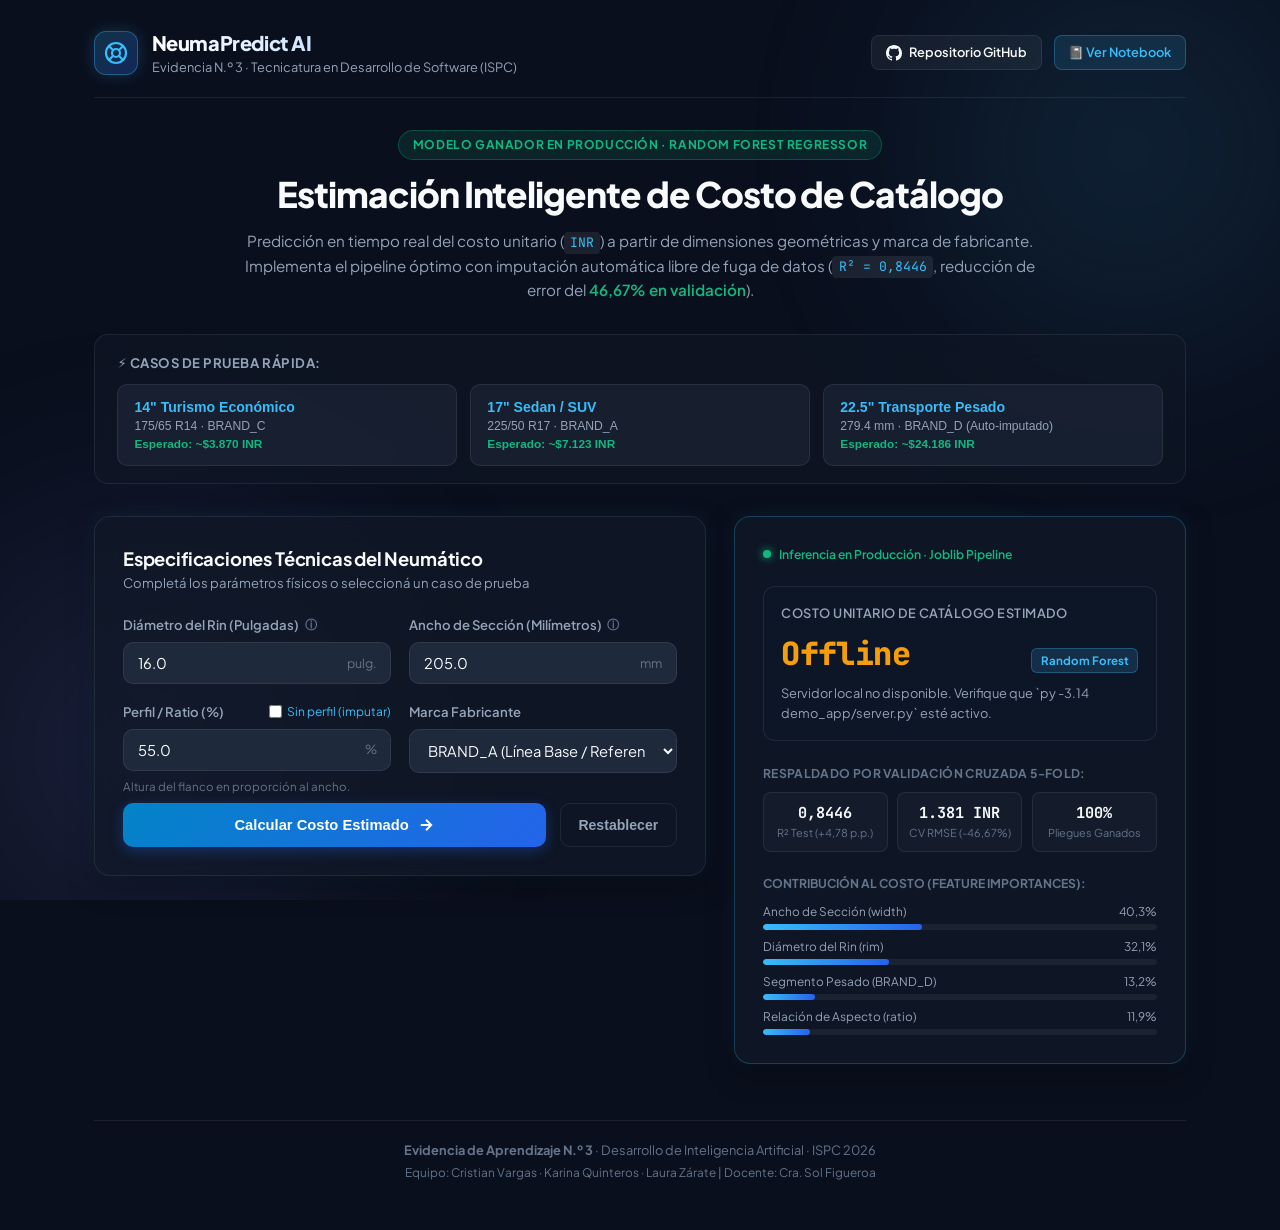
==== demo_app/static/index.html @ d891d038 "feat(demo): implementar mini backend REST y landing page interactiva en demo_app" ====
<!DOCTYPE html>
<html lang="es">
<head>
  <meta charset="UTF-8">
  <meta name="viewport" content="width=device-width, initial-scale=1.0">
  <title>Estimador de Costos de Neumáticos | Evidencia 3 - ISPC</title>
  <meta name="description" content="Demostración interactiva en producción del modelo Random Forest optimizado para la estimación de costos unitarios de neumáticos de catálogo.">
  <link rel="stylesheet" href="style.css">
  <link rel="preconnect" href="https://fonts.googleapis.com">
  <link rel="preconnect" href="https://fonts.gstatic.com" crossorigin>
  <link href="https://fonts.googleapis.com/css2?family=Plus+Jakarta+Sans:wght@400;500;600;700;800&family=JetBrains+Mono:wght@400;600&display=swap" rel="stylesheet">
</head>
<body>
  <div class="app-background">
    <div class="glow-orb orb-1"></div>
    <div class="glow-orb orb-2"></div>
  </div>

  <div class="app-container">
    <!-- Encabezado / Navbar -->
    <header class="navbar">
      <div class="brand-group">
        <div class="brand-icon">
          <svg width="24" height="24" viewBox="0 0 24 24" fill="none" stroke="currentColor" stroke-width="2.2" stroke-linecap="round" stroke-linejoin="round">
            <circle cx="12" cy="12" r="10"></circle>
            <circle cx="12" cy="12" r="4"></circle>
            <line x1="4.93" y1="4.93" x2="9.17" y2="9.17"></line>
            <line x1="14.83" y1="14.83" x2="19.07" y2="19.07"></line>
            <line x1="14.83" y1="9.17" x2="19.07" y2="4.93"></line>
            <line x1="4.93" y1="19.07" x2="9.17" y2="14.83"></line>
          </svg>
        </div>
        <div>
          <h1 class="nav-title">NeumaPredict AI</h1>
          <p class="nav-subtitle">Evidencia N.º 3 · Tecnicatura en Desarrollo de Software (ISPC)</p>
        </div>
      </div>
      <div class="nav-links">
        <a id="btn-github-repo" href="https://github.com/Malvadapapa/desarrollo-ia-evidencia-2" target="_blank" rel="noopener" class="badge-link">
          <svg width="16" height="16" viewBox="0 0 24 24" fill="currentColor">
            <path d="M12 0C5.37 0 0 5.37 0 12c0 5.31 3.435 9.795 8.205 11.385.6.105.825-.255.825-.57 0-.285-.015-1.23-.015-2.235-3.015.555-3.795-.735-4.035-1.41-.135-.345-.72-1.41-1.23-1.695-.42-.225-1.02-.78-.015-.795.945-.015 1.62.87 1.845 1.23 1.08 1.815 2.805 1.305 3.495.99.105-.78.42-1.305.765-1.605-2.67-.3-5.46-1.335-5.46-5.925 0-1.305.465-2.385 1.23-3.225-.12-.3-.54-1.53.12-3.18 0 0 1.005-.315 3.3 1.23.96-.27 1.98-.405 3-.405s2.04.135 3 .405c2.295-1.56 3.3-1.23 3.3-1.23.66 1.65.24 2.88.12 3.18.765.84 1.23 1.905 1.23 3.225 0 4.605-2.805 5.625-5.475 5.925.435.375.81 1.095.81 2.22 0 1.605-.015 2.895-.015 3.3 0 .315.225.69.825.57A12.02 12.02 0 0024 12c0-6.63-5.37-12-12-12z"/>
          </svg>
          Repositorio GitHub
        </a>
        <a id="btn-notebook-link" href="https://github.com/Malvadapapa/desarrollo-ia-evidencia-2/blob/main/notebooks/Evidencia_3_Optimizacion.ipynb" target="_blank" rel="noopener" class="badge-link badge-accent">
          📓 Ver Notebook
        </a>
      </div>
    </header>

    <!-- Hero Informativo -->
    <section class="hero-section">
      <div class="hero-tag">Modelo Ganador en Producción · Random Forest Regressor</div>
      <h2 class="hero-title">Estimación Inteligente de Costo de Catálogo</h2>
      <p class="hero-description">
        Predicción en tiempo real del costo unitario (<span class="code-pill">INR</span>) a partir de dimensiones geométricas y marca de fabricante. 
        Implementa el pipeline óptimo con imputación automática libre de fuga de datos (<span class="code-pill">R² = 0,8446</span>, reducción de error del <span class="highlight-text">46,67% en validación</span>).
      </p>
    </section>

    <!-- Casos Rápidos de Prueba (Presets) -->
    <section class="presets-section">
      <span class="presets-label">⚡ Casos de Prueba Rápida:</span>
      <div class="presets-grid">
        <button id="preset-1" type="button" class="preset-btn" data-rim="14" data-width="175" data-ratio="65" data-brand="BRAND_C">
          <span class="preset-name">14" Turismo Económico</span>
          <span class="preset-specs">175/65 R14 · BRAND_C</span>
          <span class="preset-target">Esperado: ~$3.870 INR</span>
        </button>
        <button id="preset-2" type="button" class="preset-btn" data-rim="17" data-width="225" data-ratio="50" data-brand="BRAND_A">
          <span class="preset-name">17" Sedan / SUV</span>
          <span class="preset-specs">225/50 R17 · BRAND_A</span>
          <span class="preset-target">Esperado: ~$7.123 INR</span>
        </button>
        <button id="preset-3" type="button" class="preset-btn" data-rim="22.5" data-width="279.4" data-ratio="" data-brand="BRAND_D">
          <span class="preset-name">22.5" Transporte Pesado</span>
          <span class="preset-specs">279.4 mm · BRAND_D (Auto-imputado)</span>
          <span class="preset-target">Esperado: ~$24.186 INR</span>
        </button>
      </div>
    </section>

    <!-- Formulario Principal e Inferencia -->
    <main class="main-content">
      <div class="form-card">
        <div class="card-header">
          <div class="card-title-group">
            <h3 class="card-title">Especificaciones Técnicas del Neumático</h3>
            <p class="card-subtitle">Completá los parámetros físicos o seleccioná un caso de prueba</p>
          </div>
        </div>

        <form id="prediction-form" class="prediction-form">
          <div class="input-grid">
            <!-- Diámetro del Rin -->
            <div class="input-group">
              <label for="input-rim" class="input-label">
                Diámetro del Rin (Pulgadas)
                <span class="tooltip-trigger" title="Diámetro de la llanta (ej. 13 a 22.5)">ⓘ</span>
              </label>
              <div class="input-wrapper">
                <input type="number" id="input-rim" name="rim" step="0.5" min="10" max="30" value="16.0" required class="form-input">
                <span class="input-suffix">pulg.</span>
              </div>
            </div>

            <!-- Ancho de Sección -->
            <div class="input-group">
              <label for="input-width" class="input-label">
                Ancho de Sección (Milímetros)
                <span class="tooltip-trigger" title="Ancho de pisada del neumático (ej. 155 a 315 mm)">ⓘ</span>
              </label>
              <div class="input-wrapper">
                <input type="number" id="input-width" name="width" step="0.1" min="100" max="400" value="205.0" required class="form-input">
                <span class="input-suffix">mm</span>
              </div>
            </div>

            <!-- Relación de Aspecto / Perfil -->
            <div class="input-group">
              <div class="label-with-checkbox">
                <label for="input-ratio" class="input-label">Perfil / Ratio (%)</label>
                <label class="checkbox-label">
                  <input type="checkbox" id="chk-auto-ratio"> Sin perfil (imputar)
                </label>
              </div>
              <div class="input-wrapper">
                <input type="number" id="input-ratio" name="ratio" step="1" min="20" max="100" value="55.0" class="form-input">
                <span class="input-suffix">%</span>
              </div>
              <span id="ratio-hint" class="input-hint">Altura del flanco en proporción al ancho.</span>
            </div>

            <!-- Marca Fabricante -->
            <div class="input-group">
              <label for="select-brand" class="input-label">Marca Fabricante</label>
              <div class="input-wrapper">
                <select id="select-brand" name="brand" class="form-select" required>
                  <option value="BRAND_A">BRAND_A (Línea Base / Referencia)</option>
                  <option value="BRAND_B">BRAND_B (Estándar Comercial)</option>
                  <option value="BRAND_C">BRAND_C (Económico Urbano)</option>
                  <option value="BRAND_D">BRAND_D (Industrial / Transporte Pesado)</option>
                </select>
              </div>
            </div>
          </div>

          <div class="form-actions">
            <button id="btn-submit" type="submit" class="btn-primary">
              <span class="btn-text">Calcular Costo Estimado</span>
              <svg width="18" height="18" viewBox="0 0 24 24" fill="none" stroke="currentColor" stroke-width="2.5">
                <path d="M5 12h14M12 5l7 7-7 7"/>
              </svg>
            </button>
            <button id="btn-reset" type="button" class="btn-secondary">Restablecer</button>
          </div>
        </form>
      </div>

      <!-- Panel de Resultados -->
      <div id="result-card" class="result-card">
        <div class="result-status-bar">
          <span class="status-indicator live"></span>
          <span class="status-text">Inferencia en Producción · Joblib Pipeline</span>
        </div>

        <div class="result-main">
          <div class="result-label">Costo Unitario de Catálogo Estimado</div>
          <div class="result-price-wrapper">
            <span id="result-price" class="result-price">$6,016.24 INR</span>
            <span class="result-badge">Random Forest</span>
          </div>
          <p id="result-specs-summary" class="result-specs-summary">
            Neumático 205/55 R16 · Fabricante BRAND_A
          </p>
        </div>

        <!-- Métricas y Comparativa Técnica -->
        <div class="comparison-box">
          <div class="comparison-title">Respaldado por Validación Cruzada 5-Fold:</div>
          <div class="metrics-grid">
            <div class="metric-item">
              <span class="metric-val">0,8446</span>
              <span class="metric-lbl">R² Test (+4,78 p.p.)</span>
            </div>
            <div class="metric-item">
              <span class="metric-val">1.381 INR</span>
              <span class="metric-lbl">CV RMSE (-46,67%)</span>
            </div>
            <div class="metric-item">
              <span class="metric-val">100%</span>
              <span class="metric-lbl">Pliegues Ganados</span>
            </div>
          </div>
        </div>

        <!-- Importancia de Variables en la Decisión -->
        <div class="feature-bar-section">
          <div class="feature-bar-title">Contribución al Costo (Feature Importances):</div>
          <div class="feature-bars">
            <div class="bar-group">
              <div class="bar-info"><span>Ancho de Sección (width)</span><span>40,3%</span></div>
              <div class="bar-bg"><div class="bar-fill" style="width: 40.3%;"></div></div>
            </div>
            <div class="bar-group">
              <div class="bar-info"><span>Diámetro del Rin (rim)</span><span>32,1%</span></div>
              <div class="bar-bg"><div class="bar-fill" style="width: 32.1%;"></div></div>
            </div>
            <div class="bar-group">
              <div class="bar-info"><span>Segmento Pesado (BRAND_D)</span><span>13,2%</span></div>
              <div class="bar-bg"><div class="bar-fill" style="width: 13.2%;"></div></div>
            </div>
            <div class="bar-group">
              <div class="bar-info"><span>Relación de Aspecto (ratio)</span><span>11,9%</span></div>
              <div class="bar-bg"><div class="bar-fill" style="width: 11.9%;"></div></div>
            </div>
          </div>
        </div>
      </div>
    </main>

    <!-- Footer Institucional -->
    <footer class="app-footer">
      <div class="footer-content">
        <p><strong>Evidencia de Aprendizaje N.º 3</strong> · Desarrollo de Inteligencia Artificial · ISPC 2026</p>
        <p class="footer-team">Equipo: Cristian Vargas · Karina Quinteros · Laura Zárate | Docente: Cra. Sol Figueroa</p>
      </div>
    </footer>
  </div>

  <script src="app.js"></script>
</body>
</html>
---- demo_app/static/style.css ----
/* ==========================================================================
   NeumaPredict AI - Design System & Modern Dark Aesthetic
   Tecnicatura Superior en Desarrollo de Software - ISPC
   ========================================================================== */

:root {
  --font-sans: 'Plus Jakarta Sans', system-ui, -apple-system, sans-serif;
  --font-mono: 'JetBrains Mono', monospace;

  /* Paleta Base HSL */
  --bg-primary: #0a0f1d;
  --bg-surface: #111827;
  --bg-card: rgba(17, 24, 39, 0.75);
  --bg-card-hover: rgba(30, 41, 59, 0.85);
  --bg-input: #1e293b;

  /* Bordes y Separadores */
  --border-subtle: rgba(255, 255, 255, 0.08);
  --border-glow: rgba(56, 189, 248, 0.35);

  /* Acentos de Color */
  --accent-cyan: #38bdf8;
  --accent-blue: #2563eb;
  --accent-emerald: #10b981;
  --accent-purple: #818cf8;
  --accent-amber: #f59e0b;

  /* Tipografía */
  --text-main: #f8fafc;
  --text-muted: #94a3b8;
  --text-dim: #64748b;

  /* Sombras */
  --shadow-sm: 0 2px 8px rgba(0, 0, 0, 0.25);
  --shadow-lg: 0 10px 30px -5px rgba(0, 0, 0, 0.5), 0 0 25px -5px rgba(56, 189, 248, 0.15);
  --shadow-glow: 0 0 20px rgba(56, 189, 248, 0.3);

  /* Transiciones */
  --transition-fast: 0.18s cubic-bezier(0.4, 0, 0.2, 1);
  --transition-smooth: 0.28s cubic-bezier(0.4, 0, 0.2, 1);
}

/* Reset y Base */
*, *::before, *::after {
  box-sizing: border-box;
  margin: 0;
  padding: 0;
}

body {
  font-family: var(--font-sans);
  background-color: var(--bg-primary);
  color: var(--text-main);
  line-height: 1.5;
  min-height: 100vh;
  position: relative;
  overflow-x: hidden;
  -webkit-font-smoothing: antialiased;
}

/* Fondo Ambiental con Orbes Iluminados */
.app-background {
  position: fixed;
  inset: 0;
  pointer-events: none;
  z-index: 0;
  overflow: hidden;
}

.glow-orb {
  position: absolute;
  border-radius: 50%;
  filter: blur(120px);
  opacity: 0.22;
  animation: pulseOrb 12s ease-in-out infinite alternate;
}

.orb-1 {
  width: 500px;
  height: 500px;
  background: radial-gradient(circle, var(--accent-cyan) 0%, transparent 70%);
  top: -100px;
  right: -100px;
}

.orb-2 {
  width: 600px;
  height: 600px;
  background: radial-gradient(circle, var(--accent-purple) 0%, transparent 70%);
  bottom: -150px;
  left: -150px;
  animation-duration: 16s;
}

@keyframes pulseOrb {
  0% { transform: scale(1) translate(0, 0); opacity: 0.2; }
  100% { transform: scale(1.15) translate(30px, -20px); opacity: 0.28; }
}

/* Contenedor Principal */
.app-container {
  position: relative;
  z-index: 1;
  max-width: 1140px;
  margin: 0 auto;
  padding: 1.75rem 1.5rem 3rem;
  display: flex;
  flex-direction: column;
  gap: 2rem;
}

/* Navbar */
.navbar {
  display: flex;
  align-items: center;
  justify-content: space-between;
  flex-wrap: wrap;
  gap: 1rem;
  padding-bottom: 1.25rem;
  border-bottom: 1px solid var(--border-subtle);
}

.brand-group {
  display: flex;
  align-items: center;
  gap: 0.85rem;
}

.brand-icon {
  width: 44px;
  height: 44px;
  border-radius: 12px;
  background: linear-gradient(135deg, rgba(56, 189, 248, 0.2), rgba(37, 99, 235, 0.3));
  border: 1px solid var(--border-glow);
  display: flex;
  align-items: center;
  justify-content: center;
  color: var(--accent-cyan);
  box-shadow: 0 0 16px rgba(56, 189, 248, 0.2);
}

.nav-title {
  font-size: 1.25rem;
  font-weight: 800;
  letter-spacing: -0.02em;
  background: linear-gradient(to right, #fff, #93c5fd);
  -webkit-background-clip: text;
  -webkit-text-fill-color: transparent;
}

.nav-subtitle {
  font-size: 0.8rem;
  color: var(--text-muted);
}

.nav-links {
  display: flex;
  align-items: center;
  gap: 0.75rem;
}

.badge-link {
  display: inline-flex;
  align-items: center;
  gap: 0.45rem;
  padding: 0.45rem 0.85rem;
  border-radius: 8px;
  font-size: 0.8rem;
  font-weight: 600;
  color: var(--text-main);
  background: rgba(255, 255, 255, 0.05);
  border: 1px solid var(--border-subtle);
  text-decoration: none;
  transition: var(--transition-fast);
}

.badge-link:hover {
  background: rgba(255, 255, 255, 0.1);
  border-color: rgba(255, 255, 255, 0.2);
  transform: translateY(-1px);
}

.badge-accent {
  background: rgba(56, 189, 248, 0.12);
  border-color: rgba(56, 189, 248, 0.3);
  color: var(--accent-cyan);
}

.badge-accent:hover {
  background: rgba(56, 189, 248, 0.2);
  border-color: var(--accent-cyan);
}

/* Hero Section */
.hero-section {
  text-align: center;
  max-width: 820px;
  margin: 0 auto;
  display: flex;
  flex-direction: column;
  align-items: center;
  gap: 0.85rem;
}

.hero-tag {
  display: inline-block;
  padding: 0.3rem 0.85rem;
  border-radius: 9999px;
  font-size: 0.75rem;
  font-weight: 700;
  text-transform: uppercase;
  letter-spacing: 0.05em;
  background: rgba(16, 185, 129, 0.12);
  border: 1px solid rgba(16, 185, 129, 0.3);
  color: var(--accent-emerald);
}

.hero-title {
  font-size: 2.2rem;
  font-weight: 800;
  letter-spacing: -0.03em;
  line-height: 1.2;
}

.hero-description {
  font-size: 0.95rem;
  color: var(--text-muted);
  line-height: 1.6;
}

.code-pill {
  font-family: var(--font-mono);
  font-size: 0.82rem;
  padding: 0.15rem 0.4rem;
  border-radius: 4px;
  background: rgba(255, 255, 255, 0.08);
  color: var(--accent-cyan);
}

.highlight-text {
  color: var(--accent-emerald);
  font-weight: 600;
}

/* Presets Section */
.presets-section {
  display: flex;
  flex-direction: column;
  gap: 0.75rem;
  padding: 1.1rem 1.4rem;
  background: rgba(17, 24, 39, 0.5);
  backdrop-filter: blur(12px);
  border: 1px solid var(--border-subtle);
  border-radius: 14px;
}

.presets-label {
  font-size: 0.82rem;
  font-weight: 700;
  color: var(--text-muted);
  text-transform: uppercase;
  letter-spacing: 0.04em;
}

.presets-grid {
  display: grid;
  grid-template-columns: repeat(auto-fit, minmax(240px, 1fr));
  gap: 0.85rem;
}

.preset-btn {
  display: flex;
  flex-direction: column;
  align-items: flex-start;
  gap: 0.25rem;
  padding: 0.85rem 1rem;
  background: rgba(30, 41, 59, 0.6);
  border: 1px solid var(--border-subtle);
  border-radius: 10px;
  color: var(--text-main);
  cursor: pointer;
  text-align: left;
  transition: var(--transition-smooth);
}

.preset-btn:hover {
  background: rgba(56, 189, 248, 0.12);
  border-color: var(--accent-cyan);
  transform: translateY(-2px);
  box-shadow: 0 4px 14px rgba(56, 189, 248, 0.15);
}

.preset-name {
  font-weight: 700;
  font-size: 0.88rem;
  color: var(--accent-cyan);
}

.preset-specs {
  font-size: 0.76rem;
  color: var(--text-muted);
}

.preset-target {
  font-size: 0.74rem;
  color: var(--accent-emerald);
  font-weight: 600;
}

/* Main Content Grid */
.main-content {
  display: grid;
  grid-template-columns: 1.15fr 0.85fr;
  gap: 1.75rem;
  align-items: start;
}

@media (max-width: 900px) {
  .main-content {
    grid-template-columns: 1fr;
  }
}

/* Form Card */
.form-card, .result-card {
  background: var(--bg-card);
  backdrop-filter: blur(16px);
  border: 1px solid var(--border-subtle);
  border-radius: 16px;
  padding: 1.75rem;
  box-shadow: var(--shadow-lg);
  display: flex;
  flex-direction: column;
  gap: 1.4rem;
}

.card-title {
  font-size: 1.15rem;
  font-weight: 700;
  letter-spacing: -0.01em;
}

.card-subtitle {
  font-size: 0.82rem;
  color: var(--text-muted);
}

.input-grid {
  display: grid;
  grid-template-columns: 1fr 1fr;
  gap: 1.1rem;
}

@media (max-width: 600px) {
  .input-grid {
    grid-template-columns: 1fr;
  }
}

.input-group {
  display: flex;
  flex-direction: column;
  gap: 0.45rem;
}

.input-label {
  font-size: 0.82rem;
  font-weight: 600;
  color: var(--text-muted);
  display: flex;
  align-items: center;
  gap: 0.35rem;
}

.tooltip-trigger {
  font-size: 0.72rem;
  color: var(--text-dim);
  cursor: help;
}

.label-with-checkbox {
  display: flex;
  align-items: center;
  justify-content: space-between;
}

.checkbox-label {
  font-size: 0.75rem;
  color: var(--accent-cyan);
  cursor: pointer;
  display: flex;
  align-items: center;
  gap: 0.3rem;
}

.checkbox-label input {
  cursor: pointer;
  accent-color: var(--accent-cyan);
}

.input-wrapper {
  position: relative;
  display: flex;
  align-items: center;
}

.form-input, .form-select {
  width: 100%;
  background: var(--bg-input);
  border: 1px solid var(--border-subtle);
  border-radius: 10px;
  padding: 0.7rem 0.9rem;
  font-size: 0.92rem;
  font-family: inherit;
  color: var(--text-main);
  transition: var(--transition-fast);
}

.form-input:focus, .form-select:focus {
  outline: none;
  border-color: var(--accent-cyan);
  box-shadow: 0 0 0 3px rgba(56, 189, 248, 0.2);
}

.form-input:disabled {
  opacity: 0.5;
  cursor: not-allowed;
  background: rgba(15, 23, 42, 0.4);
}

.input-suffix {
  position: absolute;
  right: 0.9rem;
  font-size: 0.78rem;
  color: var(--text-dim);
  pointer-events: none;
}

.input-hint {
  font-size: 0.72rem;
  color: var(--text-dim);
}

.form-actions {
  display: flex;
  gap: 0.85rem;
  margin-top: 0.5rem;
}

.btn-primary {
  flex: 1;
  display: inline-flex;
  align-items: center;
  justify-content: center;
  gap: 0.5rem;
  background: linear-gradient(135deg, #0284c7, #2563eb);
  color: #fff;
  border: none;
  border-radius: 10px;
  padding: 0.8rem 1.4rem;
  font-size: 0.92rem;
  font-weight: 700;
  cursor: pointer;
  transition: var(--transition-smooth);
  box-shadow: 0 4px 14px rgba(37, 99, 235, 0.35);
}

.btn-primary:hover {
  background: linear-gradient(135deg, #0369a1, #1d4ed8);
  transform: translateY(-1px);
  box-shadow: 0 6px 18px rgba(37, 99, 235, 0.45);
}

.btn-primary:active {
  transform: translateY(0);
}

.btn-secondary {
  background: transparent;
  border: 1px solid var(--border-subtle);
  color: var(--text-muted);
  border-radius: 10px;
  padding: 0.8rem 1.1rem;
  font-size: 0.88rem;
  font-weight: 600;
  cursor: pointer;
  transition: var(--transition-fast);
}

.btn-secondary:hover {
  background: rgba(255, 255, 255, 0.05);
  color: var(--text-main);
}

/* Result Card */
.result-card {
  border-color: rgba(56, 189, 248, 0.25);
  position: sticky;
  top: 1.5rem;
}

.result-status-bar {
  display: flex;
  align-items: center;
  gap: 0.5rem;
  font-size: 0.76rem;
  color: var(--accent-emerald);
  font-weight: 600;
}

.status-indicator {
  width: 8px;
  height: 8px;
  border-radius: 50%;
  background: var(--accent-emerald);
  box-shadow: 0 0 8px var(--accent-emerald);
}

.status-indicator.live {
  animation: blinkLive 2s infinite ease-in-out;
}

@keyframes blinkLive {
  0%, 100% { opacity: 1; }
  50% { opacity: 0.4; }
}

.result-main {
  display: flex;
  flex-direction: column;
  gap: 0.4rem;
  padding: 1.1rem;
  background: rgba(15, 23, 42, 0.7);
  border: 1px solid var(--border-subtle);
  border-radius: 12px;
}

.result-label {
  font-size: 0.8rem;
  color: var(--text-muted);
  font-weight: 600;
  text-transform: uppercase;
  letter-spacing: 0.04em;
}

.result-price-wrapper {
  display: flex;
  align-items: baseline;
  justify-content: space-between;
  flex-wrap: wrap;
  gap: 0.5rem;
}

.result-price {
  font-family: var(--font-mono);
  font-size: 2rem;
  font-weight: 800;
  color: var(--accent-cyan);
  letter-spacing: -0.02em;
  transition: var(--transition-smooth);
}

.result-badge {
  font-size: 0.72rem;
  font-weight: 700;
  padding: 0.2rem 0.55rem;
  border-radius: 6px;
  background: rgba(56, 189, 248, 0.15);
  color: var(--accent-cyan);
  border: 1px solid rgba(56, 189, 248, 0.3);
}

.result-specs-summary {
  font-size: 0.8rem;
  color: var(--text-muted);
}

/* Comparativa y Métricas */
.comparison-box {
  display: flex;
  flex-direction: column;
  gap: 0.6rem;
}

.comparison-title {
  font-size: 0.76rem;
  font-weight: 700;
  color: var(--text-dim);
  text-transform: uppercase;
  letter-spacing: 0.03em;
}

.metrics-grid {
  display: grid;
  grid-template-columns: repeat(3, 1fr);
  gap: 0.6rem;
}

.metric-item {
  display: flex;
  flex-direction: column;
  align-items: center;
  padding: 0.6rem 0.4rem;
  background: rgba(30, 41, 59, 0.4);
  border: 1px solid var(--border-subtle);
  border-radius: 8px;
  text-align: center;
}

.metric-val {
  font-family: var(--font-mono);
  font-size: 0.95rem;
  font-weight: 700;
  color: var(--text-main);
}

.metric-lbl {
  font-size: 0.68rem;
  color: var(--text-dim);
}

/* Barras de Importancia */
.feature-bar-section {
  display: flex;
  flex-direction: column;
  gap: 0.65rem;
}

.feature-bar-title {
  font-size: 0.76rem;
  font-weight: 700;
  color: var(--text-dim);
  text-transform: uppercase;
}

.feature-bars {
  display: flex;
  flex-direction: column;
  gap: 0.5rem;
}

.bar-group {
  display: flex;
  flex-direction: column;
  gap: 0.2rem;
}

.bar-info {
  display: flex;
  justify-content: space-between;
  font-size: 0.74rem;
  color: var(--text-muted);
}

.bar-bg {
  width: 100%;
  height: 6px;
  background: rgba(255, 255, 255, 0.06);
  border-radius: 9999px;
  overflow: hidden;
}

.bar-fill {
  height: 100%;
  background: linear-gradient(to right, var(--accent-cyan), var(--accent-blue));
  border-radius: 9999px;
  transition: width 0.6s cubic-bezier(0.4, 0, 0.2, 1);
}

/* Footer */
.app-footer {
  margin-top: 1.5rem;
  padding-top: 1.25rem;
  border-top: 1px solid var(--border-subtle);
  text-align: center;
  font-size: 0.8rem;
  color: var(--text-dim);
}

.footer-team {
  margin-top: 0.25rem;
  font-size: 0.74rem;
}
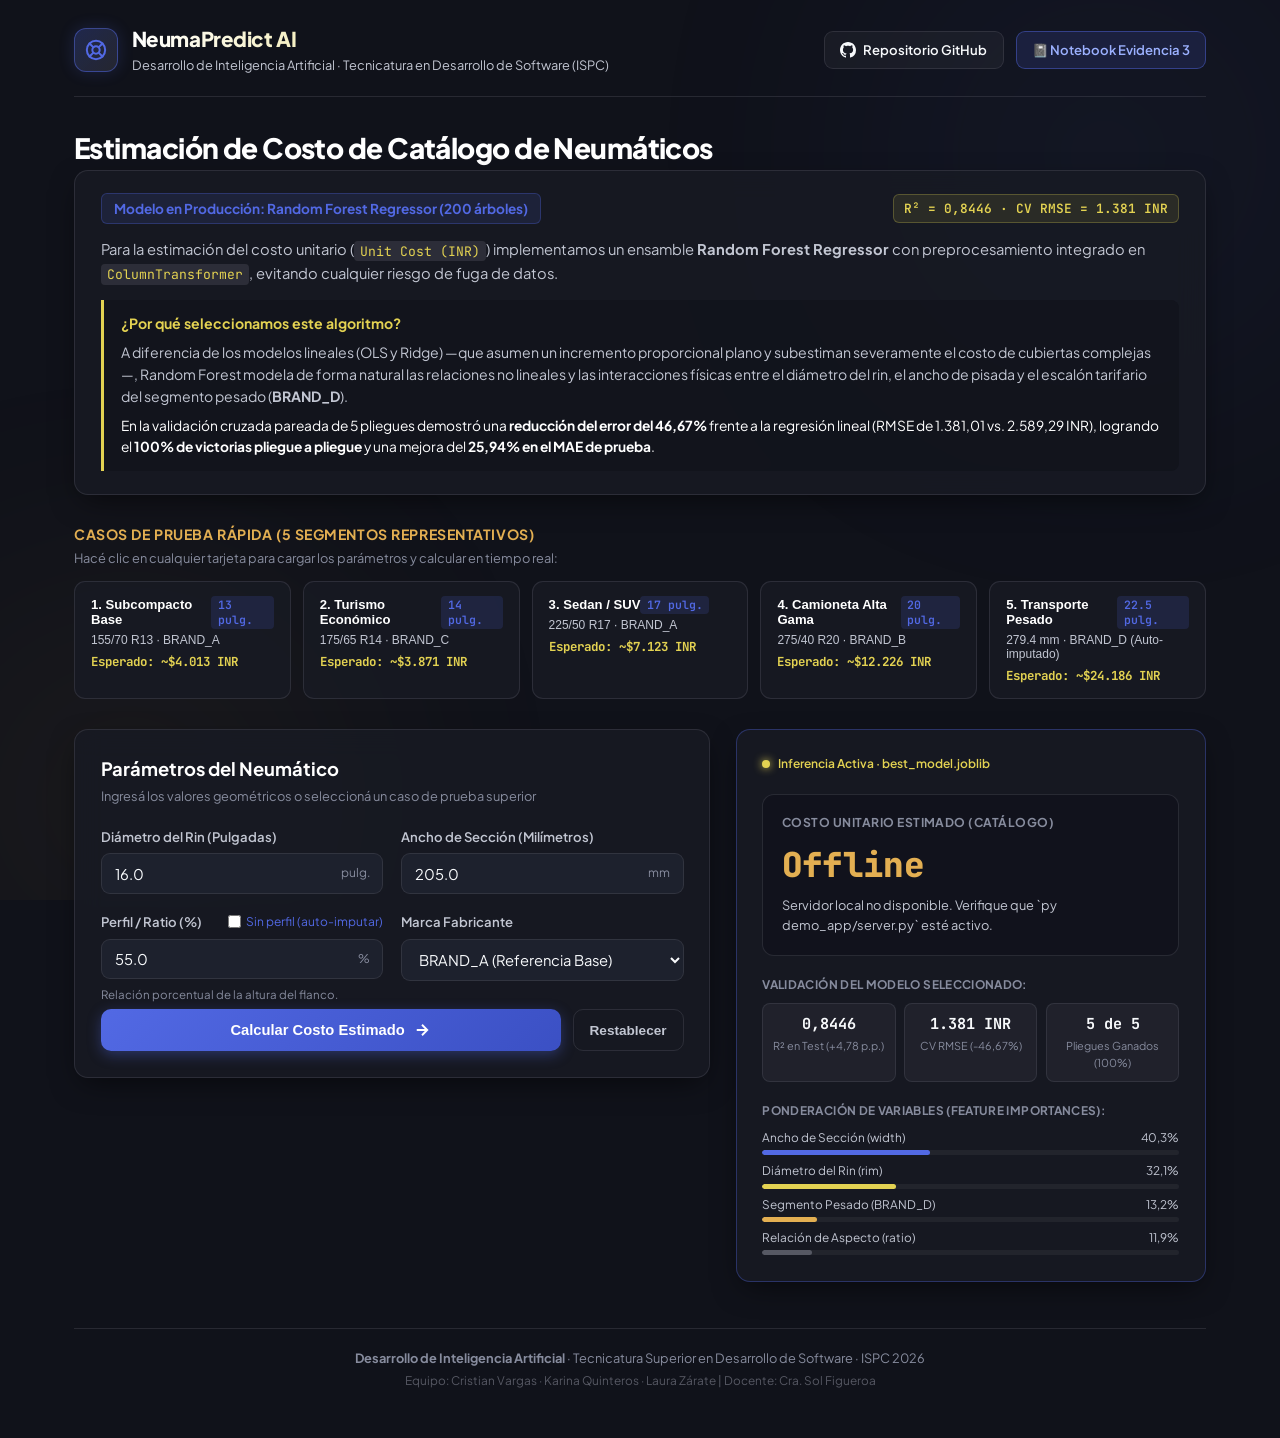
==== commit e2307a8b: "feat(ui): redisenar landing con paleta institucional, 5 presets y justificacion tecnica" ====
--- a/demo_app/static/index.html
+++ b/demo_app/static/index.html
@@ -3,25 +3,25 @@
 <head>
   <meta charset="UTF-8">
   <meta name="viewport" content="width=device-width, initial-scale=1.0">
-  <title>Estimador de Costos de Neumáticos | Evidencia 3 - ISPC</title>
-  <meta name="description" content="Demostración interactiva en producción del modelo Random Forest optimizado para la estimación de costos unitarios de neumáticos de catálogo.">
+  <title>Estimador de Costos de Neumáticos | Desarrollo de IA - ISPC</title>
+  <meta name="description" content="Demostración interactiva en producción del modelo Random Forest Regressor para la estimación de costos unitarios de neumáticos de catálogo.">
   <link rel="stylesheet" href="style.css">
   <link rel="preconnect" href="https://fonts.googleapis.com">
   <link rel="preconnect" href="https://fonts.gstatic.com" crossorigin>
-  <link href="https://fonts.googleapis.com/css2?family=Plus+Jakarta+Sans:wght@400;500;600;700;800&family=JetBrains+Mono:wght@400;600&display=swap" rel="stylesheet">
+  <link href="https://fonts.googleapis.com/css2?family=Plus+Jakarta+Sans:wght@400;500;600;700;800&family=JetBrains+Mono:wght@400;600;700&display=swap" rel="stylesheet">
 </head>
 <body>
   <div class="app-background">
-    <div class="glow-orb orb-1"></div>
-    <div class="glow-orb orb-2"></div>
+    <div class="ambient-glow glow-blue"></div>
+    <div class="ambient-glow glow-gold"></div>
   </div>
 
   <div class="app-container">
-    <!-- Encabezado / Navbar -->
+    <!-- Barra Superior / Navegación -->
     <header class="navbar">
       <div class="brand-group">
-        <div class="brand-icon">
-          <svg width="24" height="24" viewBox="0 0 24 24" fill="none" stroke="currentColor" stroke-width="2.2" stroke-linecap="round" stroke-linejoin="round">
+        <div class="brand-badge">
+          <svg width="22" height="22" viewBox="0 0 24 24" fill="none" stroke="currentColor" stroke-width="2.2" stroke-linecap="round" stroke-linejoin="round">
             <circle cx="12" cy="12" r="10"></circle>
             <circle cx="12" cy="12" r="4"></circle>
             <line x1="4.93" y1="4.93" x2="9.17" y2="9.17"></line>
@@ -32,199 +32,245 @@
         </div>
         <div>
           <h1 class="nav-title">NeumaPredict AI</h1>
-          <p class="nav-subtitle">Evidencia N.º 3 · Tecnicatura en Desarrollo de Software (ISPC)</p>
+          <p class="nav-subtitle">Desarrollo de Inteligencia Artificial · Tecnicatura en Desarrollo de Software (ISPC)</p>
         </div>
       </div>
       <div class="nav-links">
-        <a id="btn-github-repo" href="https://github.com/Malvadapapa/desarrollo-ia-evidencia-2" target="_blank" rel="noopener" class="badge-link">
+        <a id="btn-github-repo" href="https://github.com/TeamYear3/Desarrollo-de-IA" target="_blank" rel="noopener" class="nav-btn btn-outline">
           <svg width="16" height="16" viewBox="0 0 24 24" fill="currentColor">
             <path d="M12 0C5.37 0 0 5.37 0 12c0 5.31 3.435 9.795 8.205 11.385.6.105.825-.255.825-.57 0-.285-.015-1.23-.015-2.235-3.015.555-3.795-.735-4.035-1.41-.135-.345-.72-1.41-1.23-1.695-.42-.225-1.02-.78-.015-.795.945-.015 1.62.87 1.845 1.23 1.08 1.815 2.805 1.305 3.495.99.105-.78.42-1.305.765-1.605-2.67-.3-5.46-1.335-5.46-5.925 0-1.305.465-2.385 1.23-3.225-.12-.3-.54-1.53.12-3.18 0 0 1.005-.315 3.3 1.23.96-.27 1.98-.405 3-.405s2.04.135 3 .405c2.295-1.56 3.3-1.23 3.3-1.23.66 1.65.24 2.88.12 3.18.765.84 1.23 1.905 1.23 3.225 0 4.605-2.805 5.625-5.475 5.925.435.375.81 1.095.81 2.22 0 1.605-.015 2.895-.015 3.3 0 .315.225.69.825.57A12.02 12.02 0 0024 12c0-6.63-5.37-12-12-12z"/>
           </svg>
           Repositorio GitHub
         </a>
-        <a id="btn-notebook-link" href="https://github.com/Malvadapapa/desarrollo-ia-evidencia-2/blob/main/notebooks/Evidencia_3_Optimizacion.ipynb" target="_blank" rel="noopener" class="badge-link badge-accent">
-          📓 Ver Notebook
+        <a id="btn-notebook-link" href="https://github.com/TeamYear3/Desarrollo-de-IA/blob/main/notebooks/Evidencia_3_Optimizacion.ipynb" target="_blank" rel="noopener" class="nav-btn btn-highlight">
+          📓 Notebook Evidencia 3
         </a>
       </div>
     </header>
 
-    <!-- Hero Informativo -->
-    <section class="hero-section">
-      <div class="hero-tag">Modelo Ganador en Producción · Random Forest Regressor</div>
-      <h2 class="hero-title">Estimación Inteligente de Costo de Catálogo</h2>
-      <p class="hero-description">
-        Predicción en tiempo real del costo unitario (<span class="code-pill">INR</span>) a partir de dimensiones geométricas y marca de fabricante. 
-        Implementa el pipeline óptimo con imputación automática libre de fuga de datos (<span class="code-pill">R² = 0,8446</span>, reducción de error del <span class="highlight-text">46,67% en validación</span>).
-      </p>
+    <!-- Sección Introductoria y Justificación del Modelo -->
+    <section class="intro-section">
+      <div class="intro-content">
+        <h2 class="intro-title">Estimación de Costo de Catálogo de Neumáticos</h2>
+        <div class="intro-card">
+          <div class="intro-header">
+            <span class="model-tag">Modelo en Producción: Random Forest Regressor (200 árboles)</span>
+            <span class="metrics-tag">R² = 0,8446 · CV RMSE = 1.381 INR</span>
+          </div>
+          <p class="intro-text">
+            Para la estimación del costo unitario (<span class="code-pill">Unit Cost (INR)</span>) implementamos un ensamble <strong>Random Forest Regressor</strong> con preprocesamiento integrado en <span class="code-pill">ColumnTransformer</span>, evitando cualquier riesgo de fuga de datos.
+          </p>
+          <div class="justification-box">
+            <strong class="justification-title">¿Por qué seleccionamos este algoritmo?</strong>
+            <p>
+              A diferencia de los modelos lineales (OLS y Ridge) —que asumen un incremento proporcional plano y subestiman severamente el costo de cubiertas complejas—, Random Forest modela de forma natural las relaciones no lineales y las interacciones físicas entre el diámetro del rin, el ancho de pisada y el escalón tarifario del segmento pesado (<strong>BRAND_D</strong>).
+            </p>
+            <p class="justification-highlight">
+              En la validación cruzada pareada de 5 pliegues demostró una <strong>reducción del error del 46,67%</strong> frente a la regresión lineal (RMSE de 1.381,01 vs. 2.589,29 INR), logrando el <strong>100% de victorias pliegue a pliegue</strong> y una mejora del <strong>25,94% en el MAE de prueba</strong>.
+            </p>
+          </div>
+        </div>
+      </div>
     </section>
 
-    <!-- Casos Rápidos de Prueba (Presets) -->
+    <!-- Casos de Prueba Rápida (5 Presets) -->
     <section class="presets-section">
-      <span class="presets-label">⚡ Casos de Prueba Rápida:</span>
+      <div class="presets-header">
+        <span class="presets-title">Casos de Prueba Rápida (5 Segmentos Representativos)</span>
+        <span class="presets-subtitle">Hacé clic en cualquier tarjeta para cargar los parámetros y calcular en tiempo real:</span>
+      </div>
       <div class="presets-grid">
-        <button id="preset-1" type="button" class="preset-btn" data-rim="14" data-width="175" data-ratio="65" data-brand="BRAND_C">
-          <span class="preset-name">14" Turismo Económico</span>
-          <span class="preset-specs">175/65 R14 · BRAND_C</span>
-          <span class="preset-target">Esperado: ~$3.870 INR</span>
-        </button>
-        <button id="preset-2" type="button" class="preset-btn" data-rim="17" data-width="225" data-ratio="50" data-brand="BRAND_A">
-          <span class="preset-name">17" Sedan / SUV</span>
-          <span class="preset-specs">225/50 R17 · BRAND_A</span>
-          <span class="preset-target">Esperado: ~$7.123 INR</span>
-        </button>
-        <button id="preset-3" type="button" class="preset-btn" data-rim="22.5" data-width="279.4" data-ratio="" data-brand="BRAND_D">
-          <span class="preset-name">22.5" Transporte Pesado</span>
-          <span class="preset-specs">279.4 mm · BRAND_D (Auto-imputado)</span>
-          <span class="preset-target">Esperado: ~$24.186 INR</span>
+        <!-- Preset 1: 13" Turismo Subcompacto -->
+        <button id="preset-1" type="button" class="preset-card" data-rim="13" data-width="155" data-ratio="70" data-brand="BRAND_A">
+          <div class="preset-top">
+            <span class="preset-name">1. Subcompacto Base</span>
+            <span class="preset-rim">13 pulg.</span>
+          </div>
+          <div class="preset-specs">155/70 R13 · BRAND_A</div>
+          <div class="preset-cost">Esperado: ~$4.013 INR</div>
+        </button>
+
+        <!-- Preset 2: 14" Turismo Económico -->
+        <button id="preset-2" type="button" class="preset-card" data-rim="14" data-width="175" data-ratio="65" data-brand="BRAND_C">
+          <div class="preset-top">
+            <span class="preset-name">2. Turismo Económico</span>
+            <span class="preset-rim">14 pulg.</span>
+          </div>
+          <div class="preset-specs">175/65 R14 · BRAND_C</div>
+          <div class="preset-cost">Esperado: ~$3.871 INR</div>
+        </button>
+
+        <!-- Preset 3: 17" Sedan / SUV Confort -->
+        <button id="preset-3" type="button" class="preset-card" data-rim="17" data-width="225" data-ratio="50" data-brand="BRAND_A">
+          <div class="preset-top">
+            <span class="preset-name">3. Sedan / SUV</span>
+            <span class="preset-rim">17 pulg.</span>
+          </div>
+          <div class="preset-specs">225/50 R17 · BRAND_A</div>
+          <div class="preset-cost">Esperado: ~$7.123 INR</div>
+        </button>
+
+        <!-- Preset 4: 20" Camioneta Alta Gama -->
+        <button id="preset-4" type="button" class="preset-card" data-rim="20" data-width="275" data-ratio="40" data-brand="BRAND_B">
+          <div class="preset-top">
+            <span class="preset-name">4. Camioneta Alta Gama</span>
+            <span class="preset-rim">20 pulg.</span>
+          </div>
+          <div class="preset-specs">275/40 R20 · BRAND_B</div>
+          <div class="preset-cost">Esperado: ~$12.226 INR</div>
+        </button>
+
+        <!-- Preset 5: 22.5" Transporte Pesado / Carga -->
+        <button id="preset-5" type="button" class="preset-card" data-rim="22.5" data-width="279.4" data-ratio="" data-brand="BRAND_D">
+          <div class="preset-top">
+            <span class="preset-name">5. Transporte Pesado</span>
+            <span class="preset-rim">22.5 pulg.</span>
+          </div>
+          <div class="preset-specs">279.4 mm · BRAND_D (Auto-imputado)</div>
+          <div class="preset-cost">Esperado: ~$24.186 INR</div>
         </button>
       </div>
     </section>
 
-    <!-- Formulario Principal e Inferencia -->
-    <main class="main-content">
-      <div class="form-card">
-        <div class="card-header">
-          <div class="card-title-group">
-            <h3 class="card-title">Especificaciones Técnicas del Neumático</h3>
-            <p class="card-subtitle">Completá los parámetros físicos o seleccioná un caso de prueba</p>
-          </div>
+    <!-- Contenido Principal: Formulario y Panel de Resultados -->
+    <main class="main-layout">
+      <!-- Tarjeta Formulario -->
+      <div class="panel form-panel">
+        <div class="panel-header">
+          <h3 class="panel-title">Parámetros del Neumático</h3>
+          <p class="panel-desc">Ingresá los valores geométricos o seleccioná un caso de prueba superior</p>
         </div>
 
         <form id="prediction-form" class="prediction-form">
-          <div class="input-grid">
+          <div class="form-grid">
             <!-- Diámetro del Rin -->
-            <div class="input-group">
-              <label for="input-rim" class="input-label">
+            <div class="field-group">
+              <label for="input-rim" class="field-label">
                 Diámetro del Rin (Pulgadas)
-                <span class="tooltip-trigger" title="Diámetro de la llanta (ej. 13 a 22.5)">ⓘ</span>
               </label>
-              <div class="input-wrapper">
-                <input type="number" id="input-rim" name="rim" step="0.5" min="10" max="30" value="16.0" required class="form-input">
-                <span class="input-suffix">pulg.</span>
+              <div class="field-input-box">
+                <input type="number" id="input-rim" name="rim" step="0.5" min="10" max="30" value="16.0" required class="input-control">
+                <span class="input-unit">pulg.</span>
               </div>
             </div>
 
             <!-- Ancho de Sección -->
-            <div class="input-group">
-              <label for="input-width" class="input-label">
+            <div class="field-group">
+              <label for="input-width" class="field-label">
                 Ancho de Sección (Milímetros)
-                <span class="tooltip-trigger" title="Ancho de pisada del neumático (ej. 155 a 315 mm)">ⓘ</span>
               </label>
-              <div class="input-wrapper">
-                <input type="number" id="input-width" name="width" step="0.1" min="100" max="400" value="205.0" required class="form-input">
-                <span class="input-suffix">mm</span>
-              </div>
-            </div>
-
-            <!-- Relación de Aspecto / Perfil -->
-            <div class="input-group">
-              <div class="label-with-checkbox">
-                <label for="input-ratio" class="input-label">Perfil / Ratio (%)</label>
-                <label class="checkbox-label">
-                  <input type="checkbox" id="chk-auto-ratio"> Sin perfil (imputar)
+              <div class="field-input-box">
+                <input type="number" id="input-width" name="width" step="0.1" min="100" max="400" value="205.0" required class="input-control">
+                <span class="input-unit">mm</span>
+              </div>
+            </div>
+
+            <!-- Perfil / Aspect Ratio -->
+            <div class="field-group">
+              <div class="field-label-row">
+                <label for="input-ratio" class="field-label">Perfil / Ratio (%)</label>
+                <label class="auto-ratio-check">
+                  <input type="checkbox" id="chk-auto-ratio"> Sin perfil (auto-imputar)
                 </label>
               </div>
-              <div class="input-wrapper">
-                <input type="number" id="input-ratio" name="ratio" step="1" min="20" max="100" value="55.0" class="form-input">
-                <span class="input-suffix">%</span>
-              </div>
-              <span id="ratio-hint" class="input-hint">Altura del flanco en proporción al ancho.</span>
+              <div class="field-input-box">
+                <input type="number" id="input-ratio" name="ratio" step="1" min="20" max="100" value="55.0" class="input-control">
+                <span class="input-unit">%</span>
+              </div>
+              <span id="ratio-hint" class="field-hint">Relación porcentual de la altura del flanco.</span>
             </div>
 
             <!-- Marca Fabricante -->
-            <div class="input-group">
-              <label for="select-brand" class="input-label">Marca Fabricante</label>
-              <div class="input-wrapper">
-                <select id="select-brand" name="brand" class="form-select" required>
-                  <option value="BRAND_A">BRAND_A (Línea Base / Referencia)</option>
-                  <option value="BRAND_B">BRAND_B (Estándar Comercial)</option>
+            <div class="field-group">
+              <label for="select-brand" class="field-label">Marca Fabricante</label>
+              <div class="field-input-box">
+                <select id="select-brand" name="brand" class="select-control" required>
+                  <option value="BRAND_A">BRAND_A (Referencia Base)</option>
+                  <option value="BRAND_B">BRAND_B (Comercial Estándar)</option>
                   <option value="BRAND_C">BRAND_C (Económico Urbano)</option>
-                  <option value="BRAND_D">BRAND_D (Industrial / Transporte Pesado)</option>
+                  <option value="BRAND_D">BRAND_D (Industrial / Pesado)</option>
                 </select>
               </div>
             </div>
           </div>
 
-          <div class="form-actions">
-            <button id="btn-submit" type="submit" class="btn-primary">
+          <div class="form-buttons">
+            <button id="btn-submit" type="submit" class="btn-calculate">
               <span class="btn-text">Calcular Costo Estimado</span>
               <svg width="18" height="18" viewBox="0 0 24 24" fill="none" stroke="currentColor" stroke-width="2.5">
                 <path d="M5 12h14M12 5l7 7-7 7"/>
               </svg>
             </button>
-            <button id="btn-reset" type="button" class="btn-secondary">Restablecer</button>
+            <button id="btn-reset" type="button" class="btn-reset">Restablecer</button>
           </div>
         </form>
       </div>
 
-      <!-- Panel de Resultados -->
-      <div id="result-card" class="result-card">
-        <div class="result-status-bar">
-          <span class="status-indicator live"></span>
-          <span class="status-text">Inferencia en Producción · Joblib Pipeline</span>
-        </div>
-
-        <div class="result-main">
-          <div class="result-label">Costo Unitario de Catálogo Estimado</div>
-          <div class="result-price-wrapper">
-            <span id="result-price" class="result-price">$6,016.24 INR</span>
-            <span class="result-badge">Random Forest</span>
-          </div>
-          <p id="result-specs-summary" class="result-specs-summary">
+      <!-- Tarjeta Resultados -->
+      <div id="result-panel" class="panel result-panel">
+        <div class="result-status">
+          <span class="status-dot"></span>
+          <span class="status-label">Inferencia Activa · best_model.joblib</span>
+        </div>
+
+        <div class="price-display-card">
+          <span class="price-label">Costo Unitario Estimado (Catálogo)</span>
+          <div class="price-value-row">
+            <span id="result-price" class="price-value">$6,016.24 INR</span>
+          </div>
+          <p id="result-specs-summary" class="specs-summary">
             Neumático 205/55 R16 · Fabricante BRAND_A
           </p>
         </div>
 
-        <!-- Métricas y Comparativa Técnica -->
-        <div class="comparison-box">
-          <div class="comparison-title">Respaldado por Validación Cruzada 5-Fold:</div>
-          <div class="metrics-grid">
-            <div class="metric-item">
-              <span class="metric-val">0,8446</span>
-              <span class="metric-lbl">R² Test (+4,78 p.p.)</span>
-            </div>
-            <div class="metric-item">
-              <span class="metric-val">1.381 INR</span>
-              <span class="metric-lbl">CV RMSE (-46,67%)</span>
-            </div>
-            <div class="metric-item">
-              <span class="metric-val">100%</span>
-              <span class="metric-lbl">Pliegues Ganados</span>
-            </div>
-          </div>
-        </div>
-
-        <!-- Importancia de Variables en la Decisión -->
-        <div class="feature-bar-section">
-          <div class="feature-bar-title">Contribución al Costo (Feature Importances):</div>
-          <div class="feature-bars">
-            <div class="bar-group">
-              <div class="bar-info"><span>Ancho de Sección (width)</span><span>40,3%</span></div>
-              <div class="bar-bg"><div class="bar-fill" style="width: 40.3%;"></div></div>
-            </div>
-            <div class="bar-group">
-              <div class="bar-info"><span>Diámetro del Rin (rim)</span><span>32,1%</span></div>
-              <div class="bar-bg"><div class="bar-fill" style="width: 32.1%;"></div></div>
-            </div>
-            <div class="bar-group">
-              <div class="bar-info"><span>Segmento Pesado (BRAND_D)</span><span>13,2%</span></div>
-              <div class="bar-bg"><div class="bar-fill" style="width: 13.2%;"></div></div>
-            </div>
-            <div class="bar-group">
-              <div class="bar-info"><span>Relación de Aspecto (ratio)</span><span>11,9%</span></div>
-              <div class="bar-bg"><div class="bar-fill" style="width: 11.9%;"></div></div>
+        <!-- Métricas Clave de Validación -->
+        <div class="metrics-panel">
+          <div class="metrics-title">Validación del Modelo Seleccionado:</div>
+          <div class="metrics-row">
+            <div class="metric-card">
+              <span class="metric-number">0,8446</span>
+              <span class="metric-caption">R² en Test (+4,78 p.p.)</span>
+            </div>
+            <div class="metric-card">
+              <span class="metric-number">1.381 INR</span>
+              <span class="metric-caption">CV RMSE (-46,67%)</span>
+            </div>
+            <div class="metric-card">
+              <span class="metric-number">5 de 5</span>
+              <span class="metric-caption">Pliegues Ganados (100%)</span>
+            </div>
+          </div>
+        </div>
+
+        <!-- Importancia de Factores -->
+        <div class="factors-section">
+          <div class="factors-title">Ponderación de Variables (Feature Importances):</div>
+          <div class="factors-list">
+            <div class="factor-item">
+              <div class="factor-header"><span>Ancho de Sección (width)</span><span>40,3%</span></div>
+              <div class="factor-bar-bg"><div class="factor-bar-fill fill-blue" style="width: 40.3%;"></div></div>
+            </div>
+            <div class="factor-item">
+              <div class="factor-header"><span>Diámetro del Rin (rim)</span><span>32,1%</span></div>
+              <div class="factor-bar-bg"><div class="factor-bar-fill fill-gold" style="width: 32.1%;"></div></div>
+            </div>
+            <div class="factor-item">
+              <div class="factor-header"><span>Segmento Pesado (BRAND_D)</span><span>13,2%</span></div>
+              <div class="factor-bar-bg"><div class="factor-bar-fill fill-ochre" style="width: 13.2%;"></div></div>
+            </div>
+            <div class="factor-item">
+              <div class="factor-header"><span>Relación de Aspecto (ratio)</span><span>11,9%</span></div>
+              <div class="factor-bar-bg"><div class="factor-bar-fill fill-slate" style="width: 11.9%;"></div></div>
             </div>
           </div>
         </div>
       </div>
     </main>
 
-    <!-- Footer Institucional -->
+    <!-- Pie Institucional -->
     <footer class="app-footer">
-      <div class="footer-content">
-        <p><strong>Evidencia de Aprendizaje N.º 3</strong> · Desarrollo de Inteligencia Artificial · ISPC 2026</p>
-        <p class="footer-team">Equipo: Cristian Vargas · Karina Quinteros · Laura Zárate | Docente: Cra. Sol Figueroa</p>
-      </div>
+      <p><strong>Desarrollo de Inteligencia Artificial</strong> · Tecnicatura Superior en Desarrollo de Software · ISPC 2026</p>
+      <p class="footer-names">Equipo: Cristian Vargas · Karina Quinteros · Laura Zárate | Docente: Cra. Sol Figueroa</p>
     </footer>
   </div>
 
--- a/demo_app/static/style.css
+++ b/demo_app/static/style.css
@@ -1,46 +1,48 @@
 /* ==========================================================================
-   NeumaPredict AI - Design System & Modern Dark Aesthetic
-   Tecnicatura Superior en Desarrollo de Software - ISPC
+   NeumaPredict AI - Design System con Paleta Oficial del Proyecto
+   Colores del Usuario: #5269E4, #E3D252, #E3AF52, #565863, #636256
+   ISPC - Tecnicatura Superior en Desarrollo de Software
    ========================================================================== */
 
 :root {
+  /* Paleta Provista por el Usuario */
+  --color-blue: #5269E4;
+  --color-gold: #E3D252;
+  --color-ochre: #E3AF52;
+  --color-slate: #565863;
+  --color-charcoal: #636256;
+
+  /* Superficies y Fondos */
+  --bg-base: #10121a;
+  --bg-card: rgba(24, 27, 36, 0.85);
+  --bg-card-hover: rgba(32, 36, 48, 0.95);
+  --bg-card-solid: #181b24;
+  --bg-input: #1d212d;
+
+  /* Bordes */
+  --border-light: rgba(86, 88, 99, 0.35);
+  --border-hover: rgba(82, 105, 228, 0.6);
+  --border-accent: rgba(227, 210, 82, 0.4);
+
+  /* Tipografía */
+  --text-primary: #f8fafc;
+  --text-secondary: #c2c6d2;
+  --text-tertiary: #878c9e;
+
+  /* Fuentes */
   --font-sans: 'Plus Jakarta Sans', system-ui, -apple-system, sans-serif;
   --font-mono: 'JetBrains Mono', monospace;
 
-  /* Paleta Base HSL */
-  --bg-primary: #0a0f1d;
-  --bg-surface: #111827;
-  --bg-card: rgba(17, 24, 39, 0.75);
-  --bg-card-hover: rgba(30, 41, 59, 0.85);
-  --bg-input: #1e293b;
-
-  /* Bordes y Separadores */
-  --border-subtle: rgba(255, 255, 255, 0.08);
-  --border-glow: rgba(56, 189, 248, 0.35);
-
-  /* Acentos de Color */
-  --accent-cyan: #38bdf8;
-  --accent-blue: #2563eb;
-  --accent-emerald: #10b981;
-  --accent-purple: #818cf8;
-  --accent-amber: #f59e0b;
-
-  /* Tipografía */
-  --text-main: #f8fafc;
-  --text-muted: #94a3b8;
-  --text-dim: #64748b;
-
-  /* Sombras */
-  --shadow-sm: 0 2px 8px rgba(0, 0, 0, 0.25);
-  --shadow-lg: 0 10px 30px -5px rgba(0, 0, 0, 0.5), 0 0 25px -5px rgba(56, 189, 248, 0.15);
-  --shadow-glow: 0 0 20px rgba(56, 189, 248, 0.3);
-
-  /* Transiciones */
-  --transition-fast: 0.18s cubic-bezier(0.4, 0, 0.2, 1);
-  --transition-smooth: 0.28s cubic-bezier(0.4, 0, 0.2, 1);
-}
-
-/* Reset y Base */
+  /* Sombras y Luces */
+  --shadow-card: 0 10px 30px -8px rgba(0, 0, 0, 0.6);
+  --glow-blue: 0 0 25px rgba(82, 105, 228, 0.25);
+  --glow-gold: 0 0 25px rgba(227, 210, 82, 0.2);
+
+  /* Transición */
+  --transition: 0.22s cubic-bezier(0.4, 0, 0.2, 1);
+}
+
+/* Reset Global */
 *, *::before, *::after {
   box-sizing: border-box;
   margin: 0;
@@ -49,16 +51,16 @@
 
 body {
   font-family: var(--font-sans);
-  background-color: var(--bg-primary);
-  color: var(--text-main);
-  line-height: 1.5;
+  background-color: var(--bg-base);
+  color: var(--text-primary);
+  line-height: 1.55;
   min-height: 100vh;
   position: relative;
   overflow-x: hidden;
   -webkit-font-smoothing: antialiased;
 }
 
-/* Fondo Ambiental con Orbes Iluminados */
+/* Fondo Ambiental con Luces Suaves */
 .app-background {
   position: fixed;
   inset: 0;
@@ -67,46 +69,39 @@
   overflow: hidden;
 }
 
-.glow-orb {
+.ambient-glow {
   position: absolute;
   border-radius: 50%;
-  filter: blur(120px);
-  opacity: 0.22;
-  animation: pulseOrb 12s ease-in-out infinite alternate;
-}
-
-.orb-1 {
+  filter: blur(140px);
+  opacity: 0.16;
+}
+
+.glow-blue {
+  width: 550px;
+  height: 550px;
+  background: radial-gradient(circle, var(--color-blue) 0%, transparent 70%);
+  top: -120px;
+  right: -100px;
+}
+
+.glow-gold {
   width: 500px;
   height: 500px;
-  background: radial-gradient(circle, var(--accent-cyan) 0%, transparent 70%);
-  top: -100px;
-  right: -100px;
-}
-
-.orb-2 {
-  width: 600px;
-  height: 600px;
-  background: radial-gradient(circle, var(--accent-purple) 0%, transparent 70%);
+  background: radial-gradient(circle, var(--color-ochre) 0%, transparent 70%);
   bottom: -150px;
-  left: -150px;
-  animation-duration: 16s;
-}
-
-@keyframes pulseOrb {
-  0% { transform: scale(1) translate(0, 0); opacity: 0.2; }
-  100% { transform: scale(1.15) translate(30px, -20px); opacity: 0.28; }
-}
-
-/* Contenedor Principal */
+  left: -120px;
+}
+
+/* Contenedor */
 .app-container {
   position: relative;
   z-index: 1;
-  max-width: 1140px;
+  max-width: 1180px;
   margin: 0 auto;
-  padding: 1.75rem 1.5rem 3rem;
-  display: flex;
-  flex-direction: column;
-  gap: 2rem;
+  padding: 1.5rem 1.5rem 3rem;
+  display: flex;
+  flex-direction: column;
+  gap: 1.85rem;
 }
 
 /* Navbar */
@@ -117,7 +112,7 @@
   flex-wrap: wrap;
   gap: 1rem;
   padding-bottom: 1.25rem;
-  border-bottom: 1px solid var(--border-subtle);
+  border-bottom: 1px solid var(--border-light);
 }
 
 .brand-group {
@@ -126,31 +121,31 @@
   gap: 0.85rem;
 }
 
-.brand-icon {
+.brand-badge {
   width: 44px;
   height: 44px;
   border-radius: 12px;
-  background: linear-gradient(135deg, rgba(56, 189, 248, 0.2), rgba(37, 99, 235, 0.3));
-  border: 1px solid var(--border-glow);
+  background: linear-gradient(135deg, rgba(82, 105, 228, 0.25), rgba(86, 88, 99, 0.3));
+  border: 1px solid rgba(82, 105, 228, 0.5);
   display: flex;
   align-items: center;
   justify-content: center;
-  color: var(--accent-cyan);
-  box-shadow: 0 0 16px rgba(56, 189, 248, 0.2);
+  color: var(--color-blue);
+  box-shadow: 0 0 16px rgba(82, 105, 228, 0.2);
 }
 
 .nav-title {
-  font-size: 1.25rem;
+  font-size: 1.28rem;
   font-weight: 800;
   letter-spacing: -0.02em;
-  background: linear-gradient(to right, #fff, #93c5fd);
+  background: linear-gradient(to right, #ffffff, var(--color-gold));
   -webkit-background-clip: text;
   -webkit-text-fill-color: transparent;
 }
 
 .nav-subtitle {
   font-size: 0.8rem;
-  color: var(--text-muted);
+  color: var(--text-secondary);
 }
 
 .nav-links {
@@ -159,525 +154,598 @@
   gap: 0.75rem;
 }
 
-.badge-link {
+.nav-btn {
   display: inline-flex;
   align-items: center;
   gap: 0.45rem;
-  padding: 0.45rem 0.85rem;
-  border-radius: 8px;
+  padding: 0.5rem 0.95rem;
+  border-radius: 9px;
+  font-size: 0.82rem;
+  font-weight: 600;
+  text-decoration: none;
+  transition: var(--transition);
+}
+
+.btn-outline {
+  color: var(--text-primary);
+  background: rgba(255, 255, 255, 0.04);
+  border: 1px solid var(--border-light);
+}
+
+.btn-outline:hover {
+  background: rgba(255, 255, 255, 0.08);
+  border-color: var(--color-slate);
+  transform: translateY(-1px);
+}
+
+.btn-highlight {
+  background: rgba(82, 105, 228, 0.15);
+  border: 1px solid rgba(82, 105, 228, 0.45);
+  color: #9cb1ff;
+}
+
+.btn-highlight:hover {
+  background: rgba(82, 105, 228, 0.28);
+  border-color: var(--color-blue);
+  color: #ffffff;
+  transform: translateY(-1px);
+}
+
+/* Sección Introductoria */
+.intro-section {
+  display: flex;
+  flex-direction: column;
+  gap: 0.85rem;
+}
+
+.intro-title {
+  font-size: 1.75rem;
+  font-weight: 800;
+  letter-spacing: -0.02em;
+  color: #ffffff;
+}
+
+.intro-card {
+  background: var(--bg-card);
+  backdrop-filter: blur(14px);
+  border: 1px solid var(--border-light);
+  border-radius: 14px;
+  padding: 1.4rem 1.6rem;
+  display: flex;
+  flex-direction: column;
+  gap: 0.9rem;
+  box-shadow: var(--shadow-card);
+}
+
+.intro-header {
+  display: flex;
+  align-items: center;
+  justify-content: space-between;
+  flex-wrap: wrap;
+  gap: 0.6rem;
+}
+
+.model-tag {
+  font-size: 0.85rem;
+  font-weight: 700;
+  color: var(--color-blue);
+  background: rgba(82, 105, 228, 0.12);
+  padding: 0.25rem 0.75rem;
+  border-radius: 6px;
+  border: 1px solid rgba(82, 105, 228, 0.3);
+}
+
+.metrics-tag {
+  font-family: var(--font-mono);
   font-size: 0.8rem;
   font-weight: 600;
-  color: var(--text-main);
-  background: rgba(255, 255, 255, 0.05);
-  border: 1px solid var(--border-subtle);
-  text-decoration: none;
-  transition: var(--transition-fast);
-}
-
-.badge-link:hover {
-  background: rgba(255, 255, 255, 0.1);
-  border-color: rgba(255, 255, 255, 0.2);
-  transform: translateY(-1px);
-}
-
-.badge-accent {
-  background: rgba(56, 189, 248, 0.12);
-  border-color: rgba(56, 189, 248, 0.3);
-  color: var(--accent-cyan);
-}
-
-.badge-accent:hover {
-  background: rgba(56, 189, 248, 0.2);
-  border-color: var(--accent-cyan);
-}
-
-/* Hero Section */
-.hero-section {
-  text-align: center;
-  max-width: 820px;
-  margin: 0 auto;
-  display: flex;
-  flex-direction: column;
-  align-items: center;
-  gap: 0.85rem;
-}
-
-.hero-tag {
-  display: inline-block;
-  padding: 0.3rem 0.85rem;
-  border-radius: 9999px;
-  font-size: 0.75rem;
-  font-weight: 700;
-  text-transform: uppercase;
-  letter-spacing: 0.05em;
-  background: rgba(16, 185, 129, 0.12);
-  border: 1px solid rgba(16, 185, 129, 0.3);
-  color: var(--accent-emerald);
-}
-
-.hero-title {
-  font-size: 2.2rem;
-  font-weight: 800;
-  letter-spacing: -0.03em;
-  line-height: 1.2;
-}
-
-.hero-description {
-  font-size: 0.95rem;
-  color: var(--text-muted);
+  color: var(--color-gold);
+  background: rgba(227, 210, 82, 0.1);
+  padding: 0.25rem 0.65rem;
+  border-radius: 6px;
+  border: 1px solid rgba(227, 210, 82, 0.25);
+}
+
+.intro-text {
+  font-size: 0.92rem;
+  color: var(--text-secondary);
   line-height: 1.6;
 }
 
 .code-pill {
   font-family: var(--font-mono);
   font-size: 0.82rem;
-  padding: 0.15rem 0.4rem;
+  padding: 0.12rem 0.4rem;
   border-radius: 4px;
-  background: rgba(255, 255, 255, 0.08);
-  color: var(--accent-cyan);
-}
-
-.highlight-text {
-  color: var(--accent-emerald);
-  font-weight: 600;
-}
-
-/* Presets Section */
+  background: rgba(86, 88, 99, 0.35);
+  color: var(--color-gold);
+}
+
+.justification-box {
+  background: rgba(16, 18, 26, 0.6);
+  border-left: 3px solid var(--color-gold);
+  border-radius: 0 8px 8px 0;
+  padding: 0.85rem 1.1rem;
+  font-size: 0.88rem;
+  color: var(--text-secondary);
+  display: flex;
+  flex-direction: column;
+  gap: 0.45rem;
+}
+
+.justification-title {
+  color: var(--color-gold);
+  font-size: 0.88rem;
+  font-weight: 700;
+}
+
+.justification-highlight {
+  color: #ffffff;
+  font-size: 0.86rem;
+}
+
+/* Sección de Presets Rápidos */
 .presets-section {
   display: flex;
   flex-direction: column;
   gap: 0.75rem;
-  padding: 1.1rem 1.4rem;
-  background: rgba(17, 24, 39, 0.5);
-  backdrop-filter: blur(12px);
-  border: 1px solid var(--border-subtle);
-  border-radius: 14px;
-}
-
-.presets-label {
-  font-size: 0.82rem;
-  font-weight: 700;
-  color: var(--text-muted);
+}
+
+.presets-header {
+  display: flex;
+  flex-direction: column;
+  gap: 0.2rem;
+}
+
+.presets-title {
+  font-size: 0.88rem;
+  font-weight: 700;
+  color: var(--color-ochre);
   text-transform: uppercase;
   letter-spacing: 0.04em;
 }
 
+.presets-subtitle {
+  font-size: 0.8rem;
+  color: var(--text-tertiary);
+}
+
 .presets-grid {
   display: grid;
-  grid-template-columns: repeat(auto-fit, minmax(240px, 1fr));
-  gap: 0.85rem;
-}
-
-.preset-btn {
-  display: flex;
-  flex-direction: column;
-  align-items: flex-start;
-  gap: 0.25rem;
+  grid-template-columns: repeat(auto-fit, minmax(210px, 1fr));
+  gap: 0.75rem;
+}
+
+.preset-card {
+  background: var(--bg-card);
+  border: 1px solid var(--border-light);
+  border-radius: 11px;
   padding: 0.85rem 1rem;
-  background: rgba(30, 41, 59, 0.6);
-  border: 1px solid var(--border-subtle);
-  border-radius: 10px;
-  color: var(--text-main);
+  color: var(--text-primary);
   cursor: pointer;
   text-align: left;
-  transition: var(--transition-smooth);
-}
-
-.preset-btn:hover {
-  background: rgba(56, 189, 248, 0.12);
-  border-color: var(--accent-cyan);
+  display: flex;
+  flex-direction: column;
+  gap: 0.25rem;
+  transition: var(--transition);
+}
+
+.preset-card:hover {
+  background: var(--bg-card-hover);
+  border-color: var(--color-blue);
   transform: translateY(-2px);
-  box-shadow: 0 4px 14px rgba(56, 189, 248, 0.15);
+  box-shadow: 0 6px 18px rgba(82, 105, 228, 0.2);
+}
+
+.preset-card:active {
+  transform: translateY(0);
+}
+
+.preset-top {
+  display: flex;
+  align-items: center;
+  justify-content: space-between;
 }
 
 .preset-name {
-  font-weight: 700;
-  font-size: 0.88rem;
-  color: var(--accent-cyan);
+  font-size: 0.82rem;
+  font-weight: 700;
+  color: #ffffff;
+}
+
+.preset-rim {
+  font-family: var(--font-mono);
+  font-size: 0.72rem;
+  font-weight: 600;
+  color: var(--color-blue);
+  background: rgba(82, 105, 228, 0.15);
+  padding: 0.1rem 0.4rem;
+  border-radius: 4px;
 }
 
 .preset-specs {
-  font-size: 0.76rem;
-  color: var(--text-muted);
-}
-
-.preset-target {
-  font-size: 0.74rem;
-  color: var(--accent-emerald);
-  font-weight: 600;
-}
-
-/* Main Content Grid */
-.main-content {
+  font-size: 0.75rem;
+  color: var(--text-secondary);
+}
+
+.preset-cost {
+  font-family: var(--font-mono);
+  font-size: 0.78rem;
+  font-weight: 700;
+  color: var(--color-gold);
+  margin-top: 0.15rem;
+}
+
+/* Layout Principal (Formulario y Resultados) */
+.main-layout {
   display: grid;
   grid-template-columns: 1.15fr 0.85fr;
-  gap: 1.75rem;
+  gap: 1.6rem;
   align-items: start;
 }
 
 @media (max-width: 900px) {
-  .main-content {
+  .main-layout {
     grid-template-columns: 1fr;
   }
 }
 
-/* Form Card */
-.form-card, .result-card {
+/* Paneles */
+.panel {
   background: var(--bg-card);
-  backdrop-filter: blur(16px);
-  border: 1px solid var(--border-subtle);
-  border-radius: 16px;
-  padding: 1.75rem;
-  box-shadow: var(--shadow-lg);
-  display: flex;
-  flex-direction: column;
-  gap: 1.4rem;
-}
-
-.card-title {
+  backdrop-filter: blur(14px);
+  border: 1px solid var(--border-light);
+  border-radius: 14px;
+  padding: 1.6rem;
+  box-shadow: var(--shadow-card);
+  display: flex;
+  flex-direction: column;
+  gap: 1.25rem;
+}
+
+.panel-header {
+  display: flex;
+  flex-direction: column;
+  gap: 0.2rem;
+}
+
+.panel-title {
   font-size: 1.15rem;
   font-weight: 700;
-  letter-spacing: -0.01em;
-}
-
-.card-subtitle {
-  font-size: 0.82rem;
-  color: var(--text-muted);
-}
-
-.input-grid {
+  color: #ffffff;
+}
+
+.panel-desc {
+  font-size: 0.8rem;
+  color: var(--text-tertiary);
+}
+
+/* Grid del Formulario */
+.form-grid {
   display: grid;
   grid-template-columns: 1fr 1fr;
   gap: 1.1rem;
 }
 
 @media (max-width: 600px) {
-  .input-grid {
+  .form-grid {
     grid-template-columns: 1fr;
   }
 }
 
-.input-group {
-  display: flex;
-  flex-direction: column;
-  gap: 0.45rem;
-}
-
-.input-label {
+.field-group {
+  display: flex;
+  flex-direction: column;
+  gap: 0.4rem;
+}
+
+.field-label {
   font-size: 0.82rem;
   font-weight: 600;
-  color: var(--text-muted);
+  color: var(--text-secondary);
+}
+
+.field-label-row {
+  display: flex;
+  align-items: center;
+  justify-content: space-between;
+}
+
+.auto-ratio-check {
+  font-size: 0.75rem;
+  color: var(--color-blue);
+  cursor: pointer;
   display: flex;
   align-items: center;
   gap: 0.35rem;
 }
 
-.tooltip-trigger {
-  font-size: 0.72rem;
-  color: var(--text-dim);
-  cursor: help;
-}
-
-.label-with-checkbox {
-  display: flex;
-  align-items: center;
-  justify-content: space-between;
-}
-
-.checkbox-label {
-  font-size: 0.75rem;
-  color: var(--accent-cyan);
+.auto-ratio-check input {
+  accent-color: var(--color-blue);
   cursor: pointer;
-  display: flex;
-  align-items: center;
-  gap: 0.3rem;
-}
-
-.checkbox-label input {
-  cursor: pointer;
-  accent-color: var(--accent-cyan);
-}
-
-.input-wrapper {
+}
+
+.field-input-box {
   position: relative;
   display: flex;
   align-items: center;
 }
 
-.form-input, .form-select {
+.input-control, .select-control {
   width: 100%;
   background: var(--bg-input);
-  border: 1px solid var(--border-subtle);
-  border-radius: 10px;
-  padding: 0.7rem 0.9rem;
+  border: 1px solid var(--border-light);
+  border-radius: 9px;
+  padding: 0.65rem 0.85rem;
   font-size: 0.92rem;
   font-family: inherit;
-  color: var(--text-main);
-  transition: var(--transition-fast);
-}
-
-.form-input:focus, .form-select:focus {
+  color: var(--text-primary);
+  transition: var(--transition);
+}
+
+.input-control:focus, .select-control:focus {
   outline: none;
-  border-color: var(--accent-cyan);
-  box-shadow: 0 0 0 3px rgba(56, 189, 248, 0.2);
-}
-
-.form-input:disabled {
-  opacity: 0.5;
+  border-color: var(--color-blue);
+  box-shadow: 0 0 0 3px rgba(82, 105, 228, 0.25);
+}
+
+.input-control:disabled {
+  opacity: 0.45;
   cursor: not-allowed;
-  background: rgba(15, 23, 42, 0.4);
-}
-
-.input-suffix {
+  background: rgba(16, 18, 26, 0.6);
+}
+
+.input-unit {
   position: absolute;
-  right: 0.9rem;
-  font-size: 0.78rem;
-  color: var(--text-dim);
+  right: 0.85rem;
+  font-size: 0.75rem;
+  color: var(--text-tertiary);
   pointer-events: none;
 }
 
-.input-hint {
+.field-hint {
   font-size: 0.72rem;
-  color: var(--text-dim);
-}
-
-.form-actions {
-  display: flex;
-  gap: 0.85rem;
-  margin-top: 0.5rem;
-}
-
-.btn-primary {
+  color: var(--text-tertiary);
+}
+
+.form-buttons {
+  display: flex;
+  gap: 0.75rem;
+  margin-top: 0.35rem;
+}
+
+.btn-calculate {
   flex: 1;
   display: inline-flex;
   align-items: center;
   justify-content: center;
   gap: 0.5rem;
-  background: linear-gradient(135deg, #0284c7, #2563eb);
-  color: #fff;
+  background: linear-gradient(135deg, var(--color-blue), #3b50c4);
+  color: #ffffff;
   border: none;
   border-radius: 10px;
-  padding: 0.8rem 1.4rem;
+  padding: 0.75rem 1.3rem;
   font-size: 0.92rem;
   font-weight: 700;
   cursor: pointer;
-  transition: var(--transition-smooth);
-  box-shadow: 0 4px 14px rgba(37, 99, 235, 0.35);
-}
-
-.btn-primary:hover {
-  background: linear-gradient(135deg, #0369a1, #1d4ed8);
+  transition: var(--transition);
+  box-shadow: 0 4px 14px rgba(82, 105, 228, 0.35);
+}
+
+.btn-calculate:hover {
+  background: linear-gradient(135deg, #4258d4, #2f43aa);
   transform: translateY(-1px);
-  box-shadow: 0 6px 18px rgba(37, 99, 235, 0.45);
-}
-
-.btn-primary:active {
-  transform: translateY(0);
-}
-
-.btn-secondary {
+  box-shadow: 0 6px 18px rgba(82, 105, 228, 0.45);
+}
+
+.btn-reset {
   background: transparent;
-  border: 1px solid var(--border-subtle);
-  color: var(--text-muted);
+  border: 1px solid var(--border-light);
+  color: var(--text-secondary);
   border-radius: 10px;
-  padding: 0.8rem 1.1rem;
-  font-size: 0.88rem;
+  padding: 0.75rem 1rem;
+  font-size: 0.85rem;
   font-weight: 600;
   cursor: pointer;
-  transition: var(--transition-fast);
-}
-
-.btn-secondary:hover {
+  transition: var(--transition);
+}
+
+.btn-reset:hover {
   background: rgba(255, 255, 255, 0.05);
-  color: var(--text-main);
-}
-
-/* Result Card */
-.result-card {
-  border-color: rgba(56, 189, 248, 0.25);
+  color: var(--text-primary);
+  border-color: var(--color-slate);
+}
+
+/* Panel de Resultados */
+.result-panel {
+  border-color: rgba(82, 105, 228, 0.35);
   position: sticky;
   top: 1.5rem;
 }
 
-.result-status-bar {
-  display: flex;
-  align-items: center;
-  gap: 0.5rem;
-  font-size: 0.76rem;
-  color: var(--accent-emerald);
+.result-status {
+  display: flex;
+  align-items: center;
+  gap: 0.45rem;
+  font-size: 0.75rem;
   font-weight: 600;
-}
-
-.status-indicator {
+  color: var(--color-gold);
+}
+
+.status-dot {
   width: 8px;
   height: 8px;
   border-radius: 50%;
-  background: var(--accent-emerald);
-  box-shadow: 0 0 8px var(--accent-emerald);
-}
-
-.status-indicator.live {
-  animation: blinkLive 2s infinite ease-in-out;
-}
-
-@keyframes blinkLive {
-  0%, 100% { opacity: 1; }
-  50% { opacity: 0.4; }
-}
-
-.result-main {
-  display: flex;
-  flex-direction: column;
-  gap: 0.4rem;
-  padding: 1.1rem;
-  background: rgba(15, 23, 42, 0.7);
-  border: 1px solid var(--border-subtle);
+  background: var(--color-gold);
+  box-shadow: 0 0 8px var(--color-gold);
+  animation: pulseDot 2s infinite ease-in-out;
+}
+
+@keyframes pulseDot {
+  0%, 100% { opacity: 1; transform: scale(1); }
+  50% { opacity: 0.4; transform: scale(0.85); }
+}
+
+.price-display-card {
+  background: rgba(16, 18, 26, 0.7);
+  border: 1px solid var(--border-light);
   border-radius: 12px;
-}
-
-.result-label {
-  font-size: 0.8rem;
-  color: var(--text-muted);
-  font-weight: 600;
+  padding: 1.15rem;
+  display: flex;
+  flex-direction: column;
+  gap: 0.35rem;
+}
+
+.price-label {
+  font-size: 0.76rem;
+  font-weight: 700;
+  color: var(--text-tertiary);
   text-transform: uppercase;
   letter-spacing: 0.04em;
 }
 
-.result-price-wrapper {
+.price-value-row {
   display: flex;
   align-items: baseline;
   justify-content: space-between;
-  flex-wrap: wrap;
-  gap: 0.5rem;
-}
-
-.result-price {
+}
+
+.price-value {
   font-family: var(--font-mono);
-  font-size: 2rem;
+  font-size: 2.15rem;
   font-weight: 800;
-  color: var(--accent-cyan);
+  color: var(--color-gold);
   letter-spacing: -0.02em;
-  transition: var(--transition-smooth);
-}
-
-.result-badge {
-  font-size: 0.72rem;
-  font-weight: 700;
-  padding: 0.2rem 0.55rem;
-  border-radius: 6px;
-  background: rgba(56, 189, 248, 0.15);
-  color: var(--accent-cyan);
-  border: 1px solid rgba(56, 189, 248, 0.3);
-}
-
-.result-specs-summary {
+  transition: var(--transition);
+}
+
+.specs-summary {
   font-size: 0.8rem;
-  color: var(--text-muted);
-}
-
-/* Comparativa y Métricas */
-.comparison-box {
-  display: flex;
-  flex-direction: column;
-  gap: 0.6rem;
-}
-
-.comparison-title {
-  font-size: 0.76rem;
-  font-weight: 700;
-  color: var(--text-dim);
+  color: var(--text-secondary);
+}
+
+/* Métricas en Resultados */
+.metrics-panel {
+  display: flex;
+  flex-direction: column;
+  gap: 0.55rem;
+}
+
+.metrics-title {
+  font-size: 0.74rem;
+  font-weight: 700;
+  color: var(--text-tertiary);
   text-transform: uppercase;
   letter-spacing: 0.03em;
 }
 
-.metrics-grid {
+.metrics-row {
   display: grid;
   grid-template-columns: repeat(3, 1fr);
-  gap: 0.6rem;
-}
-
-.metric-item {
-  display: flex;
-  flex-direction: column;
-  align-items: center;
-  padding: 0.6rem 0.4rem;
-  background: rgba(30, 41, 59, 0.4);
-  border: 1px solid var(--border-subtle);
+  gap: 0.55rem;
+}
+
+.metric-card {
+  background: rgba(86, 88, 99, 0.15);
+  border: 1px solid var(--border-light);
   border-radius: 8px;
+  padding: 0.55rem 0.35rem;
   text-align: center;
-}
-
-.metric-val {
+  display: flex;
+  flex-direction: column;
+  gap: 0.15rem;
+}
+
+.metric-number {
   font-family: var(--font-mono);
   font-size: 0.95rem;
   font-weight: 700;
-  color: var(--text-main);
-}
-
-.metric-lbl {
+  color: var(--text-primary);
+}
+
+.metric-caption {
   font-size: 0.68rem;
-  color: var(--text-dim);
-}
-
-/* Barras de Importancia */
-.feature-bar-section {
-  display: flex;
-  flex-direction: column;
-  gap: 0.65rem;
-}
-
-.feature-bar-title {
-  font-size: 0.76rem;
-  font-weight: 700;
-  color: var(--text-dim);
+  color: var(--text-tertiary);
+}
+
+/* Factores de Importancia */
+.factors-section {
+  display: flex;
+  flex-direction: column;
+  gap: 0.55rem;
+}
+
+.factors-title {
+  font-size: 0.74rem;
+  font-weight: 700;
+  color: var(--text-tertiary);
   text-transform: uppercase;
-}
-
-.feature-bars {
-  display: flex;
-  flex-direction: column;
-  gap: 0.5rem;
-}
-
-.bar-group {
-  display: flex;
-  flex-direction: column;
-  gap: 0.2rem;
-}
-
-.bar-info {
+  letter-spacing: 0.03em;
+}
+
+.factors-list {
+  display: flex;
+  flex-direction: column;
+  gap: 0.45rem;
+}
+
+.factor-item {
+  display: flex;
+  flex-direction: column;
+  gap: 0.18rem;
+}
+
+.factor-header {
   display: flex;
   justify-content: space-between;
   font-size: 0.74rem;
-  color: var(--text-muted);
-}
-
-.bar-bg {
+  color: var(--text-secondary);
+}
+
+.factor-bar-bg {
   width: 100%;
-  height: 6px;
-  background: rgba(255, 255, 255, 0.06);
+  height: 5px;
+  background: rgba(255, 255, 255, 0.05);
   border-radius: 9999px;
   overflow: hidden;
 }
 
-.bar-fill {
+.factor-bar-fill {
   height: 100%;
-  background: linear-gradient(to right, var(--accent-cyan), var(--accent-blue));
   border-radius: 9999px;
   transition: width 0.6s cubic-bezier(0.4, 0, 0.2, 1);
 }
 
-/* Footer */
+.fill-blue {
+  background: var(--color-blue);
+}
+
+.fill-gold {
+  background: var(--color-gold);
+}
+
+.fill-ochre {
+  background: var(--color-ochre);
+}
+
+.fill-slate {
+  background: var(--color-slate);
+}
+
+/* Pie Institucional */
 .app-footer {
-  margin-top: 1.5rem;
+  margin-top: 1rem;
   padding-top: 1.25rem;
-  border-top: 1px solid var(--border-subtle);
+  border-top: 1px solid var(--border-light);
   text-align: center;
   font-size: 0.8rem;
-  color: var(--text-dim);
-}
-
-.footer-team {
-  margin-top: 0.25rem;
+  color: var(--text-tertiary);
+  display: flex;
+  flex-direction: column;
+  gap: 0.2rem;
+}
+
+.footer-names {
   font-size: 0.74rem;
-}
+  color: var(--color-slate);
+}
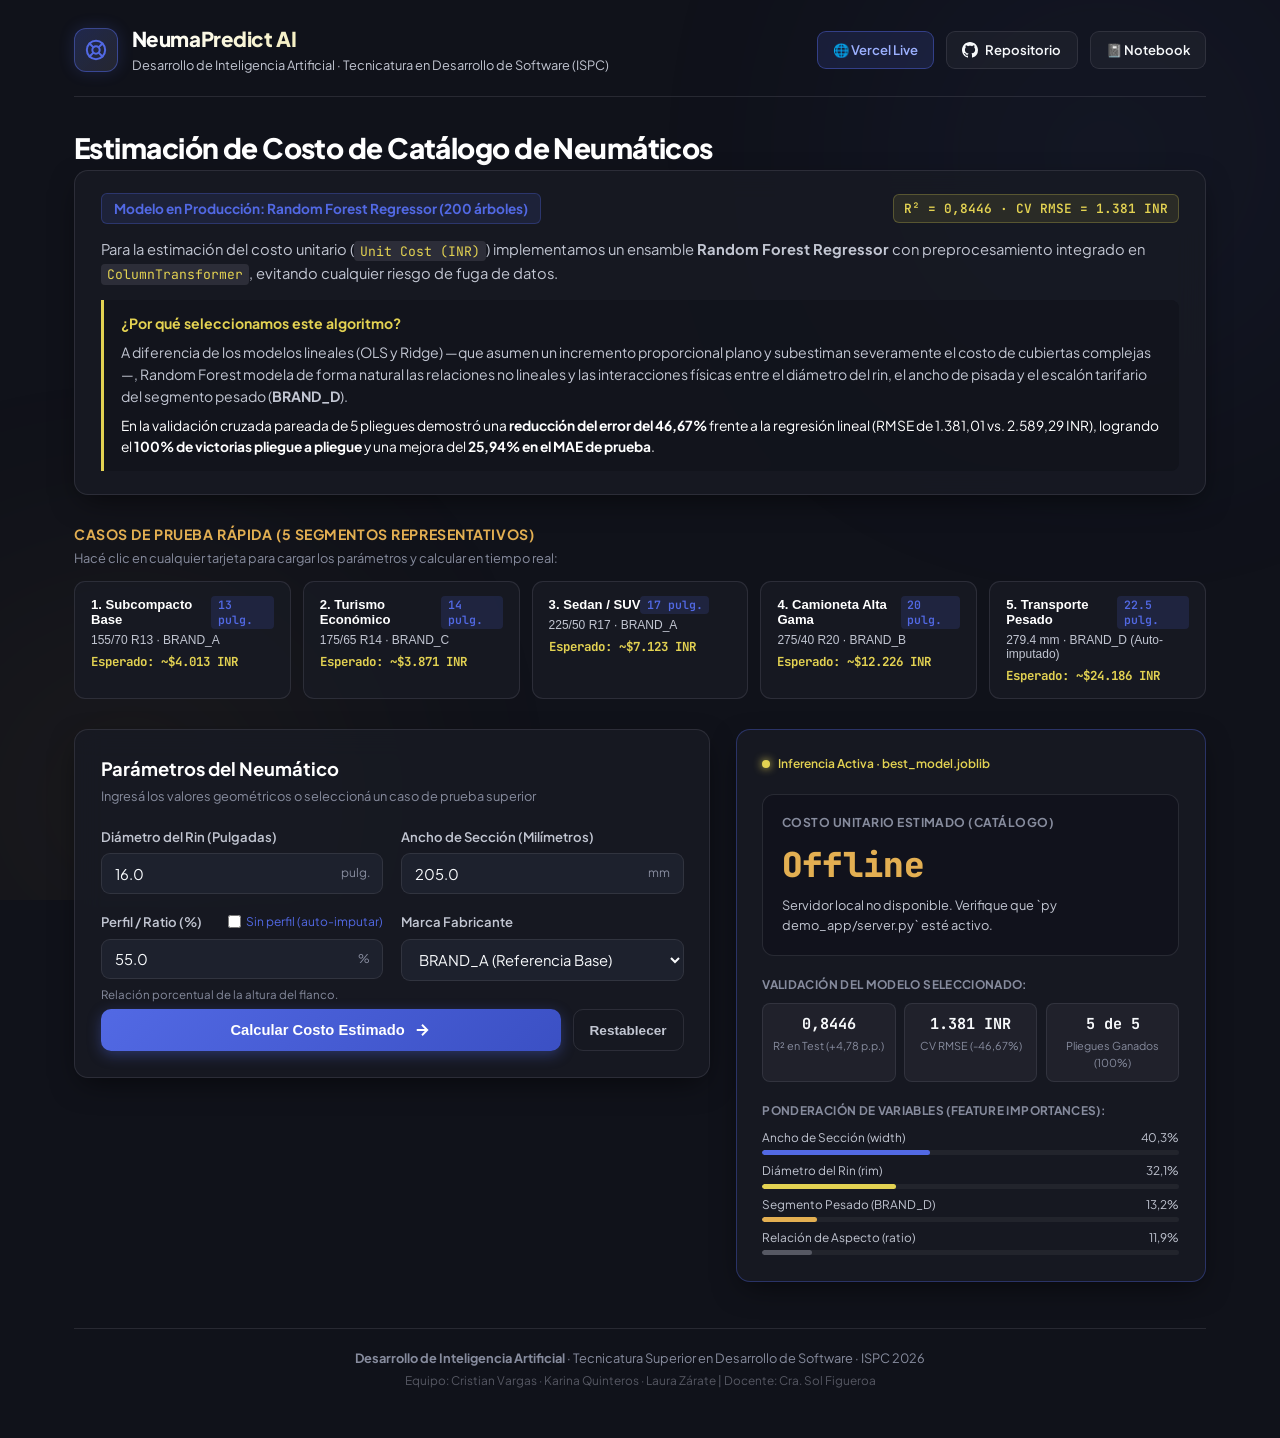
==== commit aab7d10b: "docs: incorporar enlace de despliegue en produccion Vercel en documentacion y landing" ====
--- a/demo_app/static/index.html
+++ b/demo_app/static/index.html
@@ -36,14 +36,17 @@
         </div>
       </div>
       <div class="nav-links">
+        <a id="btn-vercel-live" href="https://desarrollo-de-ia.vercel.app/" target="_blank" rel="noopener" class="nav-btn btn-highlight">
+          🌐 Vercel Live
+        </a>
         <a id="btn-github-repo" href="https://github.com/TeamYear3/Desarrollo-de-IA" target="_blank" rel="noopener" class="nav-btn btn-outline">
           <svg width="16" height="16" viewBox="0 0 24 24" fill="currentColor">
             <path d="M12 0C5.37 0 0 5.37 0 12c0 5.31 3.435 9.795 8.205 11.385.6.105.825-.255.825-.57 0-.285-.015-1.23-.015-2.235-3.015.555-3.795-.735-4.035-1.41-.135-.345-.72-1.41-1.23-1.695-.42-.225-1.02-.78-.015-.795.945-.015 1.62.87 1.845 1.23 1.08 1.815 2.805 1.305 3.495.99.105-.78.42-1.305.765-1.605-2.67-.3-5.46-1.335-5.46-5.925 0-1.305.465-2.385 1.23-3.225-.12-.3-.54-1.53.12-3.18 0 0 1.005-.315 3.3 1.23.96-.27 1.98-.405 3-.405s2.04.135 3 .405c2.295-1.56 3.3-1.23 3.3-1.23.66 1.65.24 2.88.12 3.18.765.84 1.23 1.905 1.23 3.225 0 4.605-2.805 5.625-5.475 5.925.435.375.81 1.095.81 2.22 0 1.605-.015 2.895-.015 3.3 0 .315.225.69.825.57A12.02 12.02 0 0024 12c0-6.63-5.37-12-12-12z"/>
           </svg>
-          Repositorio GitHub
+          Repositorio
         </a>
-        <a id="btn-notebook-link" href="https://github.com/TeamYear3/Desarrollo-de-IA/blob/main/notebooks/Evidencia_3_Optimizacion.ipynb" target="_blank" rel="noopener" class="nav-btn btn-highlight">
-          📓 Notebook Evidencia 3
+        <a id="btn-notebook-link" href="https://github.com/TeamYear3/Desarrollo-de-IA/blob/main/notebooks/Evidencia_3_Optimizacion.ipynb" target="_blank" rel="noopener" class="nav-btn btn-outline">
+          📓 Notebook
         </a>
       </div>
     </header>
